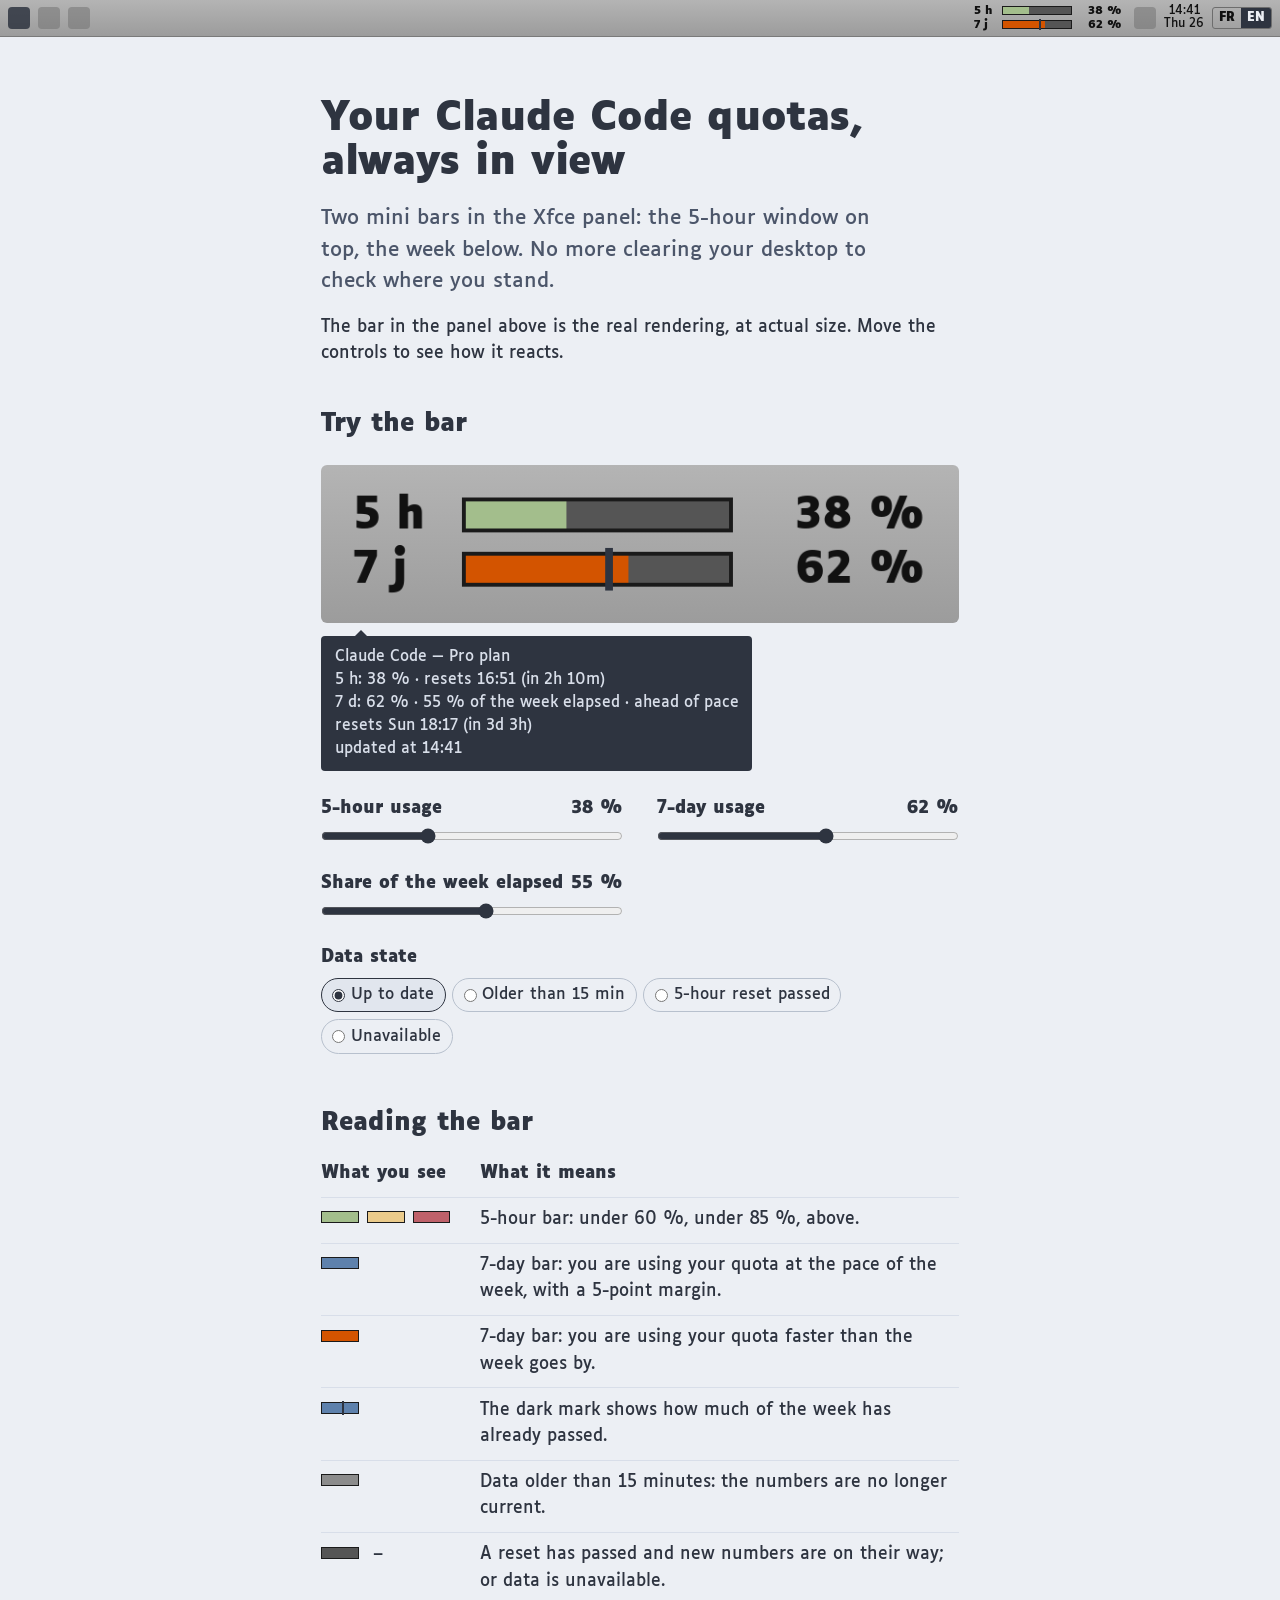
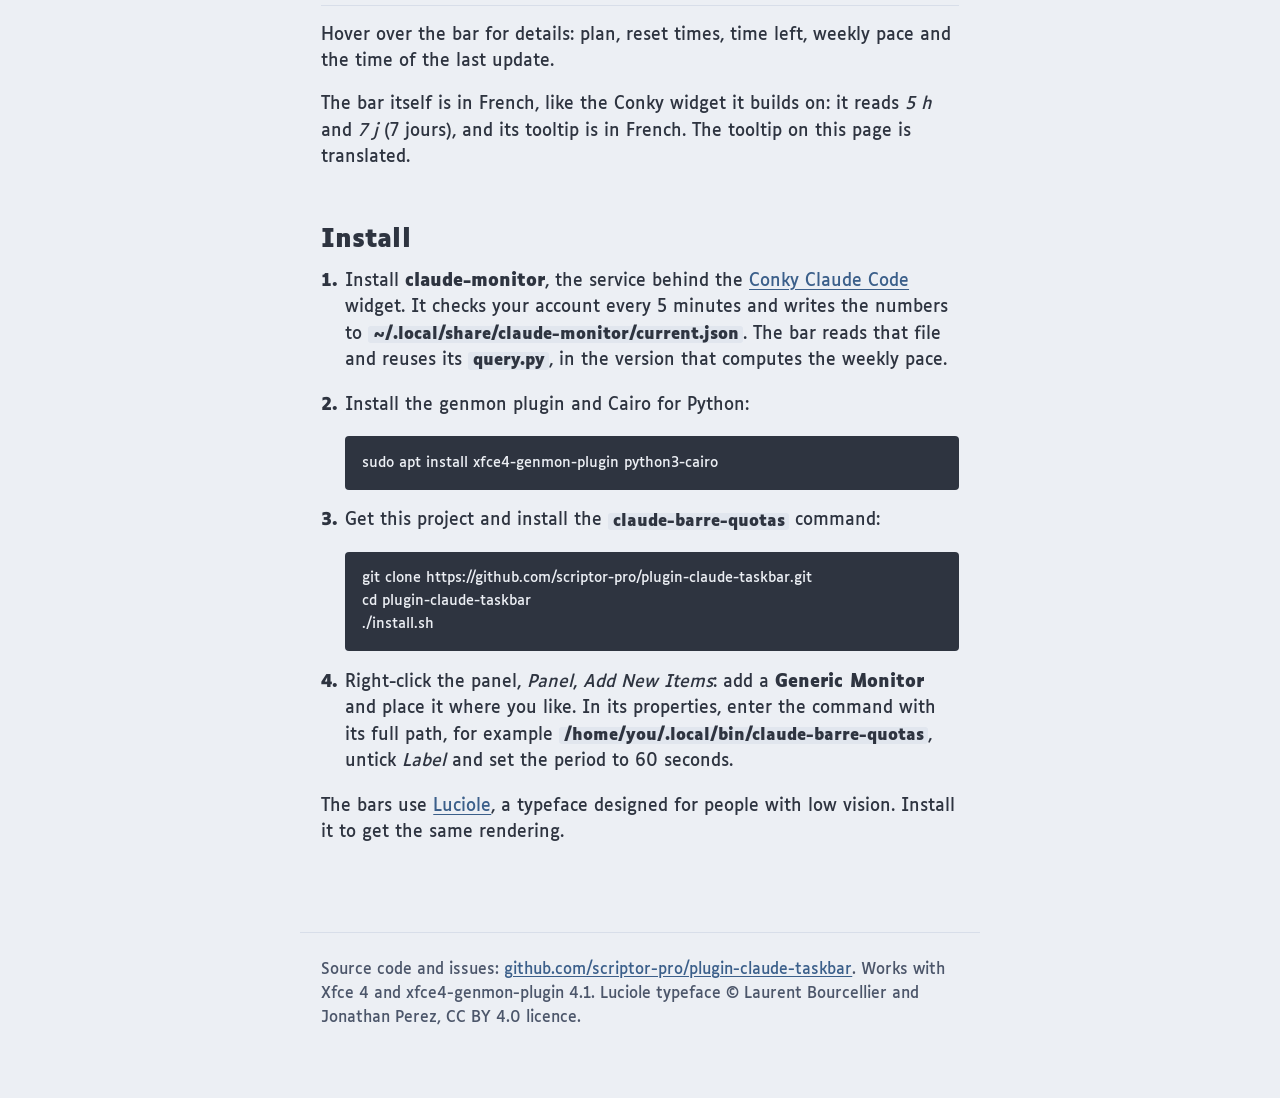
==== en/index.html @ 65667429 "Page du projet (FR / EN) avec démonstration interactive de la barre Co-Authored-By: Claude Opus 5.5 " ====
<!doctype html>
<html lang="en">
<head>
  <meta charset="utf-8">
  <meta name="viewport" content="width=device-width, initial-scale=1">
  <title>Claude Code quotas in the Xfce panel</title>
  <meta name="description" content="Two mini bars in the Xfce panel that keep your Claude Code 5-hour and 7-day quotas always in view.">
  <link rel="alternate" hreflang="fr" href="../">
  <link rel="preload" href="../assets/luciole-bold.woff2" as="font" type="font/woff2" crossorigin>
  <link rel="stylesheet" href="../assets/style.css">
</head>
<body>
  <header class="panneau" aria-label="Replica of an Xfce panel">
    <span class="icone menu" aria-hidden="true"></span>
    <span class="icone" aria-hidden="true"></span>
    <span class="icone" aria-hidden="true"></span>
    <span class="vide"></span>
    <canvas id="barre-reelle" class="barre-reelle" role="img" width="156" height="32" style="width:156px;height:32px"></canvas>
    <span class="icone" aria-hidden="true"></span>
    <span class="horloge" aria-hidden="true">14:41<br>Thu 26</span>
    <nav class="langue" aria-label="Language">
      <a href="../" hreflang="fr" lang="fr">FR</a>
      <span aria-current="page" lang="en">EN</span>
    </nav>
  </header>

  <main>
    <h1>Your Claude Code quotas, always in view</h1>
    <p class="chapo">Two mini bars in the Xfce panel: the 5-hour window on top, the week below. No more clearing your desktop to check where you stand.</p>
    <p>The bar in the panel above is the real rendering, at actual size. Move the controls to see how it reacts.</p>

    <section class="demo" aria-labelledby="titre-demo">
      <h2 id="titre-demo" style="margin:0">Try the bar</h2>
      <div>
        <div class="loupe">
          <canvas id="loupe" role="img" width="624" height="128"></canvas>
        </div>
        <p class="infobulle" id="infobulle" aria-live="polite"></p>
      </div>

      <form id="reglages" class="reglages">
        <div class="reglage">
          <label for="u5">5-hour usage <output for="u5"></output></label>
          <input type="range" id="u5" name="u5" min="0" max="110" value="38">
        </div>
        <div class="reglage">
          <label for="u7">7-day usage <output for="u7"></output></label>
          <input type="range" id="u7" name="u7" min="0" max="110" value="62">
        </div>
        <div class="reglage">
          <label for="el">Share of the week elapsed <output for="el"></output></label>
          <input type="range" id="el" name="el" min="0" max="100" value="55">
        </div>
        <fieldset>
          <legend>Data state</legend>
          <div class="choix">
            <label><input type="radio" name="etat" value="normal" checked> Up to date</label>
            <label><input type="radio" name="etat" value="perime"> Older than 15 min</label>
            <label><input type="radio" name="etat" value="reinit"> 5-hour reset passed</label>
            <label><input type="radio" name="etat" value="indispo"> Unavailable</label>
          </div>
        </fieldset>
      </form>
    </section>

    <h2>Reading the bar</h2>
    <table>
      <thead><tr><th scope="col">What you see</th><th scope="col">What it means</th></tr></thead>
      <tbody>
        <tr><td><span class="pastille vert"></span><span class="pastille jaune"></span><span class="pastille rouge"></span></td><td>5-hour bar: under 60 %, under 85 %, above.</td></tr>
        <tr><td><span class="pastille bleu"></span></td><td>7-day bar: you are using your quota at the pace of the week, with a 5-point margin.</td></tr>
        <tr><td><span class="pastille orange"></span></td><td>7-day bar: you are using your quota faster than the week goes by.</td></tr>
        <tr><td><span class="pastille bleu trait"></span></td><td>The dark mark shows how much of the week has already passed.</td></tr>
        <tr><td><span class="pastille gris"></span></td><td>Data older than 15 minutes: the numbers are no longer current.</td></tr>
        <tr><td><span class="pastille"></span> –</td><td>A reset has passed and new numbers are on their way; or data is unavailable.</td></tr>
      </tbody>
    </table>
    <p>Hover over the bar for details: plan, reset times, time left, weekly pace and the time of the last update.</p>
    <p>The bar itself is in French, like the Conky widget it builds on: it reads <em>5 h</em> and <em>7 j</em> (7 jours), and its tooltip is in French. The tooltip on this page is translated.</p>

    <h2>Install</h2>
    <ol class="etapes">
      <li>
        <p>Install <strong>claude-monitor</strong>, the service behind the <a href="https://github.com/ideops832/ConkyClaudeCode">Conky Claude Code</a> widget. It checks your account every 5 minutes and writes the numbers to <code>~/.local/share/claude-monitor/current.json</code>. The bar reads that file and reuses its <code>query.py</code>, in the version that computes the weekly pace.</p>
      </li>
      <li>
        <p>Install the genmon plugin and Cairo for Python:</p>
        <pre><code>sudo apt install xfce4-genmon-plugin python3-cairo</code></pre>
      </li>
      <li>
        <p>Get this project and install the <code>claude-barre-quotas</code> command:</p>
        <pre><code>git clone https://github.com/scriptor-pro/plugin-claude-taskbar.git
cd plugin-claude-taskbar
./install.sh</code></pre>
      </li>
      <li>
        <p>Right-click the panel, <em>Panel</em>, <em>Add New Items</em>: add a <strong>Generic Monitor</strong> and place it where you like. In its properties, enter the command with its full path, for example <code>/home/you/.local/bin/claude-barre-quotas</code>, untick <em>Label</em> and set the period to 60 seconds.</p>
      </li>
    </ol>
    <p>The bars use <a href="https://www.luciole-vision.com/">Luciole</a>, a typeface designed for people with low vision. Install it to get the same rendering.</p>
  </main>

  <footer>
    <p>Source code and issues: <a href="https://github.com/scriptor-pro/plugin-claude-taskbar">github.com/scriptor-pro/plugin-claude-taskbar</a>. Works with Xfce 4 and xfce4-genmon-plugin 4.1. Luciole typeface © Laurent Bourcellier and Jonathan Perez, CC BY 4.0 licence.</p>
  </footer>

  <script src="../assets/demo.js"></script>
</body>
</html>
---- assets/style.css ----
/* Luciole — © Laurent Bourcellier & Jonathan Perez, CC BY 4.0, https://www.luciole-vision.com */
@font-face {
  font-family: "Luciole";
  src: url("luciole-regular.woff2") format("woff2");
  font-weight: 400;
  font-display: swap;
}
@font-face {
  font-family: "Luciole";
  src: url("luciole-bold.woff2") format("woff2");
  font-weight: 700;
  font-display: swap;
}

:root {
  --neige: #eceff4;
  --ardoise: #2e3440;
  --ardoise-douce: #4c566a;
  --lien: #3b5f8a;
  --panneau-haut: #b4b4b4;
  --panneau-bas: #9c9c9c;
  --vert: #a3be8c;
  --jaune: #ebcb8b;
  --rouge: #bf616a;
  --bleu: #5e81ac;
  --orange: #d35400;
  --filet: #d8dee9;
  --mesure: 40rem;
}

* { box-sizing: border-box; }

html {
  font-family: "Luciole", system-ui, sans-serif;
  font-size: 106.25%; /* 17 px : Luciole est large, on garde ~65 caractères par ligne */
  line-height: 1.55;
  color: var(--ardoise);
  background: var(--neige);
}

body { margin: 0; }

a { color: var(--lien); text-underline-offset: 0.15em; }
a:hover { text-decoration-thickness: 2px; }

:focus-visible {
  outline: 3px solid var(--lien);
  outline-offset: 2px;
}

/* ---------- Le tableau de bord ---------- */

.panneau {
  height: 37px;
  display: flex;
  align-items: center;
  gap: 8px;
  padding: 0 8px;
  background: linear-gradient(var(--panneau-haut), var(--panneau-bas));
  border-bottom: 1px solid #7a7a7a;
  font-size: 12px;
  color: #111;
}
.panneau .icone {
  width: 22px;
  height: 22px;
  border-radius: 4px;
  background: #6d6d6d;
  opacity: 0.5;
  flex: none;
}
.panneau .menu { background: var(--ardoise); opacity: 0.85; }
.panneau .vide { flex: 1; }
.panneau .barre-reelle { display: block; flex: none; }
.panneau .horloge { line-height: 1.05; text-align: center; }
.panneau .langue {
  display: flex;
  border: 1px solid #6d6d6d;
  border-radius: 3px;
  overflow: hidden;
  font-weight: 700;
}
.panneau .langue a,
.panneau .langue span {
  padding: 1px 6px;
  color: #111;
  text-decoration: none;
}
.panneau .langue [aria-current] { background: var(--ardoise); color: var(--neige); }

/* ---------- Contenu ---------- */

main {
  max-width: var(--mesure);
  margin: 0 auto;
  padding: 3.5rem 1.25rem 4rem;
}

h1 {
  font-size: 2.35rem;
  line-height: 1.12;
  margin: 0 0 1rem;
  letter-spacing: -0.01em;
}
h2 {
  font-size: 1.45rem;
  line-height: 1.2;
  margin: 3.25rem 0 0.75rem;
}
p, ol, table { margin: 0 0 1rem; }
.chapo { font-size: 1.2rem; color: var(--ardoise-douce); max-width: 34rem; }

code {
  font-family: "Luciole", monospace;
  font-weight: 700;
  font-size: 0.92em;
  background: #e1e6ee;
  padding: 0.05em 0.3em;
  border-radius: 3px;
}
pre {
  background: var(--ardoise);
  color: var(--neige);
  padding: 0.9rem 1rem;
  border-radius: 4px;
  overflow-x: auto;
  font-size: 0.9rem;
  line-height: 1.5;
}
pre code { background: none; padding: 0; color: inherit; font-weight: 400; }

/* ---------- La démonstration ---------- */

.demo {
  margin: 2.5rem 0 0;
  display: grid;
  gap: 1.5rem;
}
.loupe {
  background: linear-gradient(var(--panneau-haut), var(--panneau-bas));
  border-radius: 6px;
  padding: 1rem;
}
.loupe canvas { display: block; width: 100%; height: auto; }

.infobulle {
  background: var(--ardoise);
  color: #d8dee9;
  font-size: 0.9rem;
  line-height: 1.5;
  padding: 0.6rem 0.8rem;
  border-radius: 4px;
  width: max-content;
  max-width: 100%;
  white-space: pre-line;
  margin: 0.75rem 0 0;
  position: relative;
}
.infobulle::before {
  content: "";
  position: absolute;
  top: -6px;
  left: 2rem;
  border: 6px solid transparent;
  border-top: 0;
  border-bottom-color: var(--ardoise);
}

.reglages { display: grid; gap: 1rem; }
.reglage label { display: flex; justify-content: space-between; font-weight: 700; }
.reglage output { font-variant-numeric: tabular-nums; }
.reglage input[type="range"] { width: 100%; accent-color: var(--ardoise); margin: 0.35rem 0 0; }

fieldset { border: 0; padding: 0; margin: 0; }
legend { font-weight: 700; padding: 0; margin-bottom: 0.35rem; }
.choix { display: flex; flex-wrap: wrap; gap: 0.4rem; }
.choix label {
  display: inline-flex;
  align-items: center;
  gap: 0.35rem;
  padding: 0.25rem 0.6rem;
  border: 1px solid #b7c0cd;
  border-radius: 999px;
  cursor: pointer;
  font-size: 0.92rem;
}
.choix input { accent-color: var(--ardoise); margin: 0; }
.choix label:has(input:checked) { border-color: var(--ardoise); background: #e1e6ee; }

.reglages { grid-template-columns: repeat(auto-fit, minmax(16rem, 1fr)); column-gap: 2rem; }
.reglages fieldset { grid-column: 1 / -1; }

/* ---------- Légende ---------- */

table { border-collapse: collapse; width: 100%; }
th, td { text-align: left; vertical-align: top; padding: 0.55rem 0.5rem 0.55rem 0; border-bottom: 1px solid var(--filet); }
th { font-weight: 700; }
td:first-child, th:first-child { white-space: nowrap; padding-right: 1.25rem; }
.pastille {
  display: inline-block;
  width: 2.2rem;
  height: 0.7rem;
  border: 1px solid #1a1a1a;
  background: #555;
  vertical-align: 0.05em;
  margin-right: 0.5rem;
  position: relative;
}
.pastille.vert { background: var(--vert); }
.pastille.jaune { background: var(--jaune); }
.pastille.rouge { background: var(--rouge); }
.pastille.bleu { background: var(--bleu); }
.pastille.orange { background: var(--orange); }
.pastille.gris { background: #8c8c8c; }
.pastille.trait::after {
  content: "";
  position: absolute;
  left: 55%;
  top: -2px;
  bottom: -2px;
  width: 2px;
  background: var(--ardoise);
}

ol.etapes { padding-left: 1.4rem; }
ol.etapes li { margin-bottom: 1.1rem; }
ol.etapes li::marker { font-weight: 700; }

footer {
  max-width: var(--mesure);
  margin: 0 auto;
  padding: 1.5rem 1.25rem 3rem;
  border-top: 1px solid var(--filet);
  font-size: 0.9rem;
  color: var(--ardoise-douce);
}

@media (max-width: 30rem) {
  html { font-size: 100%; }
  h1 { font-size: 1.9rem; }
  .panneau .icone:not(.menu), .panneau .horloge { display: none; }
}
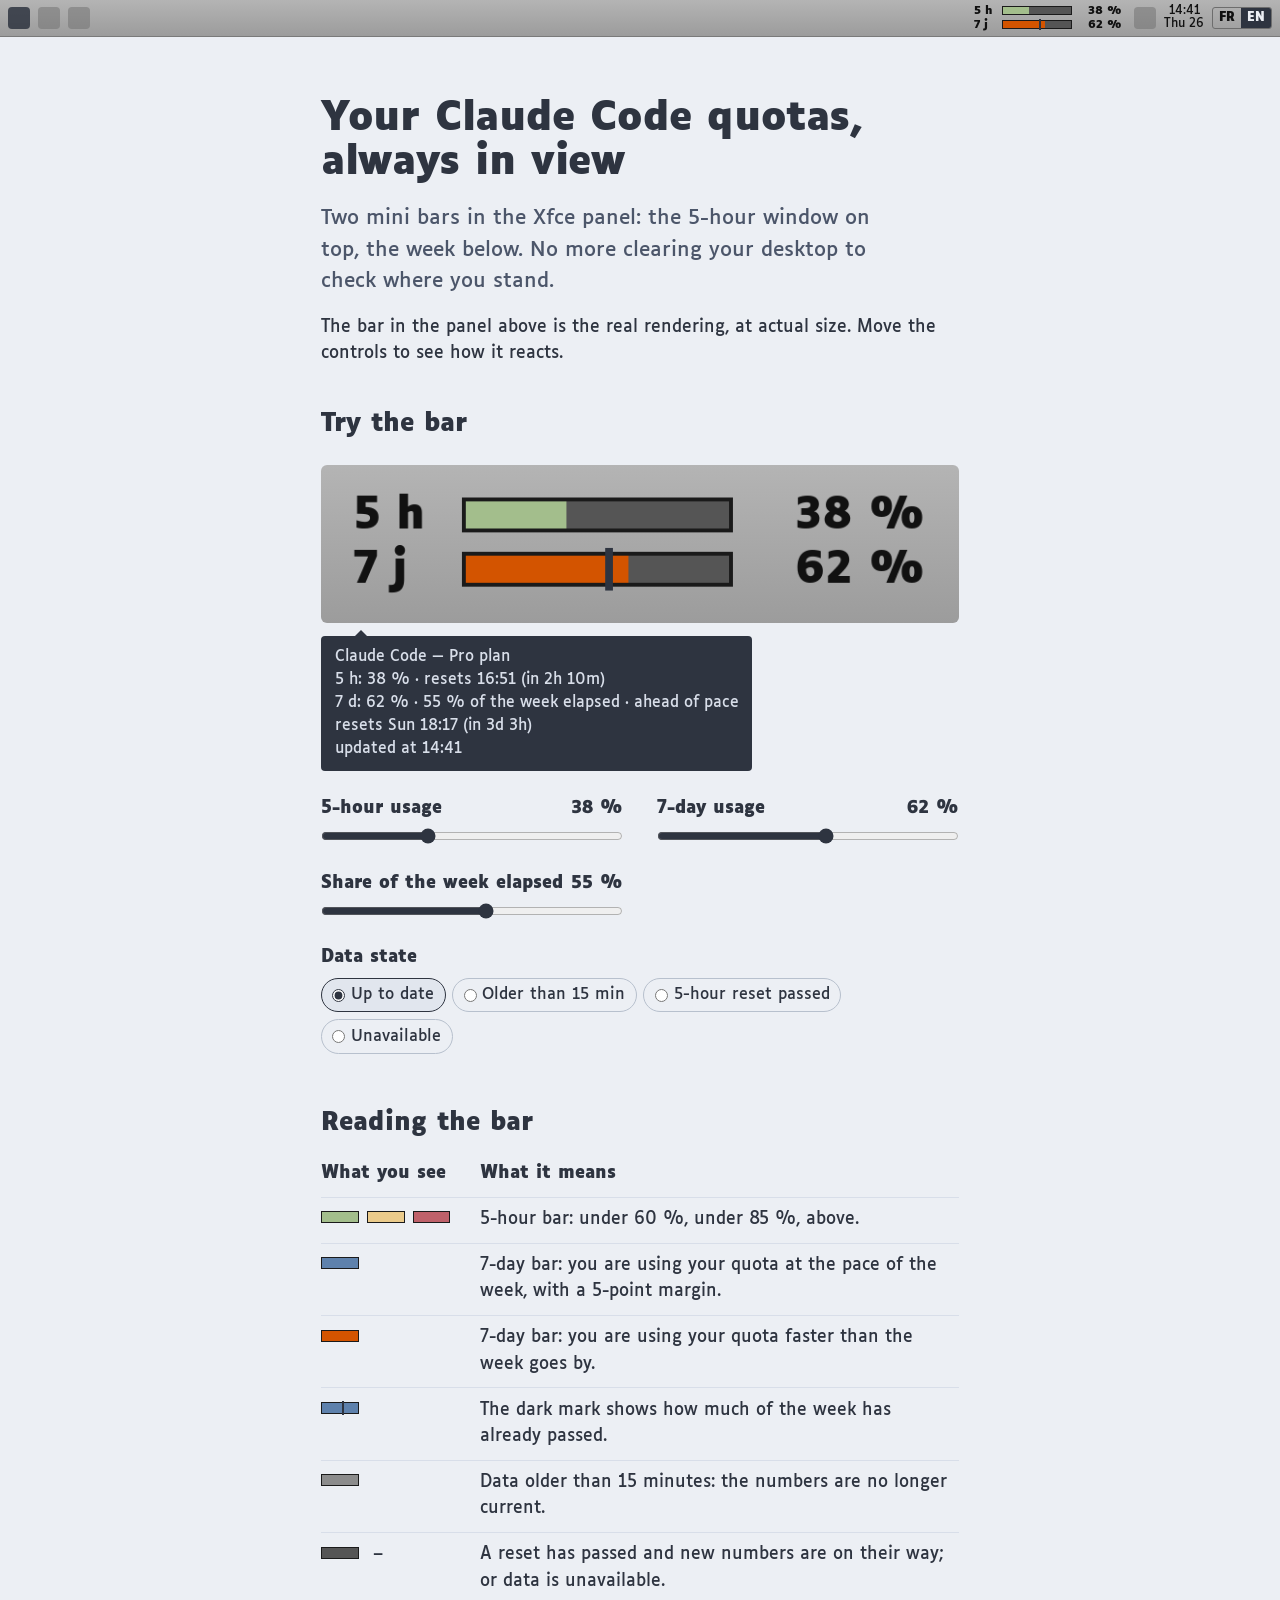
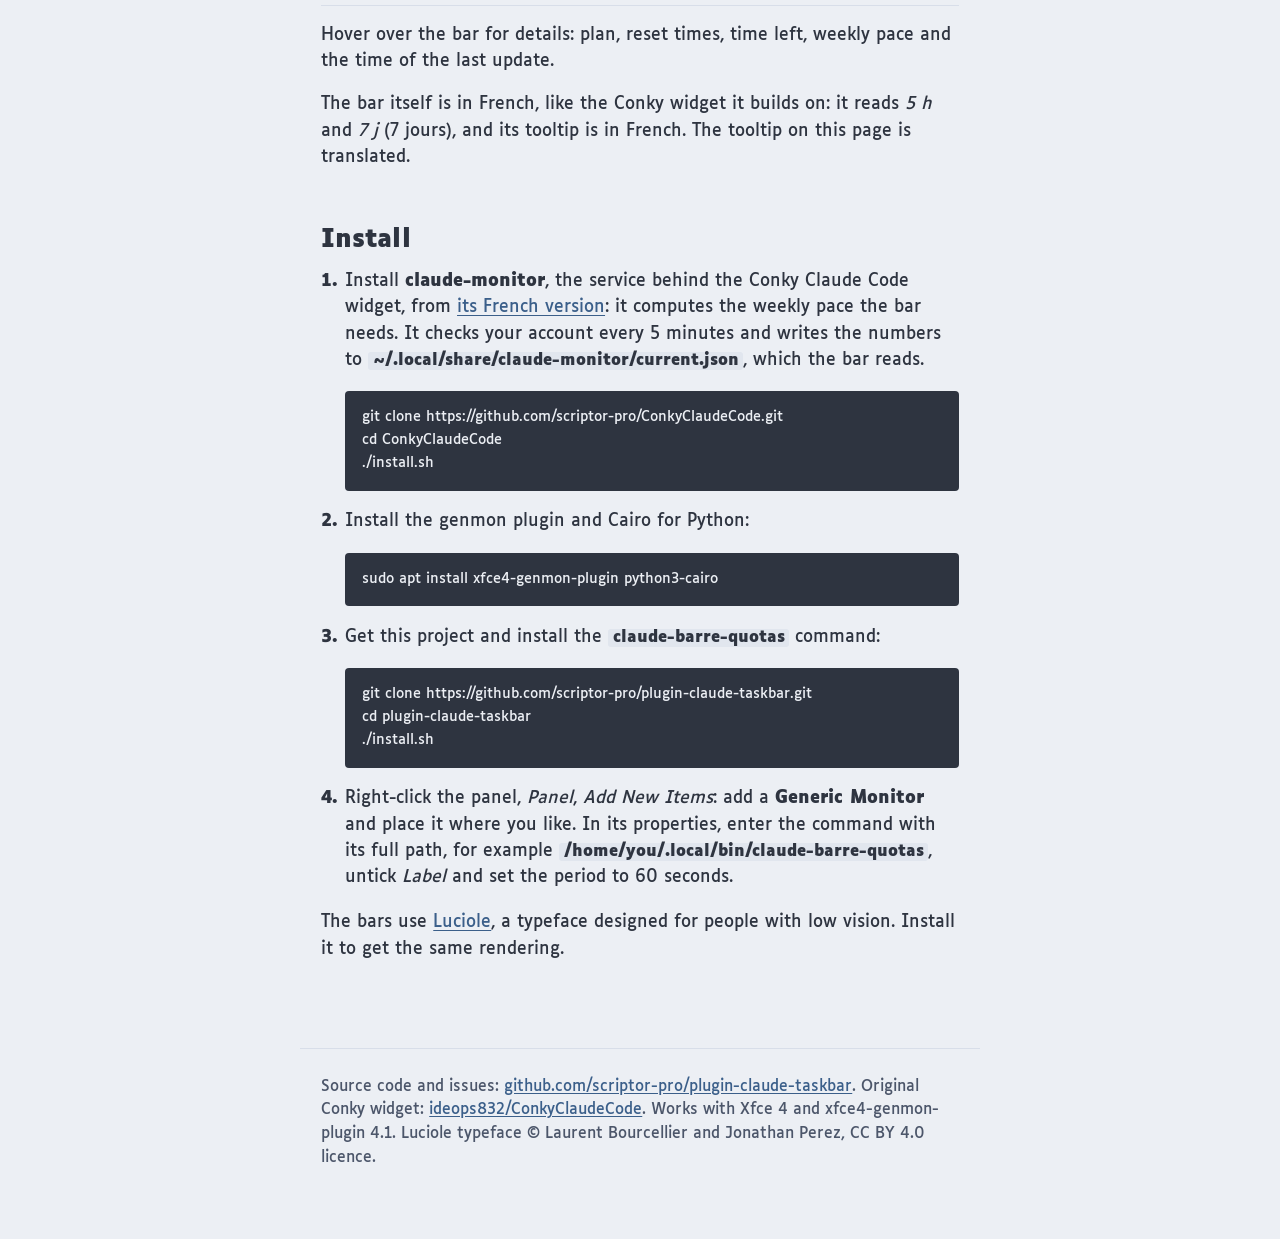
==== commit 385c9117: "Page : installer claude-monitor depuis scriptor-pro/ConkyClaudeCode Co-Authored-By: Claude Opus 5.5 " ====
--- a/en/index.html
+++ b/en/index.html
@@ -81,7 +81,10 @@
     <h2>Install</h2>
     <ol class="etapes">
       <li>
-        <p>Install <strong>claude-monitor</strong>, the service behind the <a href="https://github.com/ideops832/ConkyClaudeCode">Conky Claude Code</a> widget. It checks your account every 5 minutes and writes the numbers to <code>~/.local/share/claude-monitor/current.json</code>. The bar reads that file and reuses its <code>query.py</code>, in the version that computes the weekly pace.</p>
+        <p>Install <strong>claude-monitor</strong>, the service behind the Conky Claude Code widget, from <a href="https://github.com/scriptor-pro/ConkyClaudeCode">its French version</a>: it computes the weekly pace the bar needs. It checks your account every 5 minutes and writes the numbers to <code>~/.local/share/claude-monitor/current.json</code>, which the bar reads.</p>
+        <pre><code>git clone https://github.com/scriptor-pro/ConkyClaudeCode.git
+cd ConkyClaudeCode
+./install.sh</code></pre>
       </li>
       <li>
         <p>Install the genmon plugin and Cairo for Python:</p>
@@ -101,7 +104,7 @@
   </main>
 
   <footer>
-    <p>Source code and issues: <a href="https://github.com/scriptor-pro/plugin-claude-taskbar">github.com/scriptor-pro/plugin-claude-taskbar</a>. Works with Xfce 4 and xfce4-genmon-plugin 4.1. Luciole typeface © Laurent Bourcellier and Jonathan Perez, CC BY 4.0 licence.</p>
+    <p>Source code and issues: <a href="https://github.com/scriptor-pro/plugin-claude-taskbar">github.com/scriptor-pro/plugin-claude-taskbar</a>. Original Conky widget: <a href="https://github.com/ideops832/ConkyClaudeCode">ideops832/ConkyClaudeCode</a>. Works with Xfce 4 and xfce4-genmon-plugin 4.1. Luciole typeface © Laurent Bourcellier and Jonathan Perez, CC BY 4.0 licence.</p>
   </footer>
 
   <script src="../assets/demo.js"></script>
